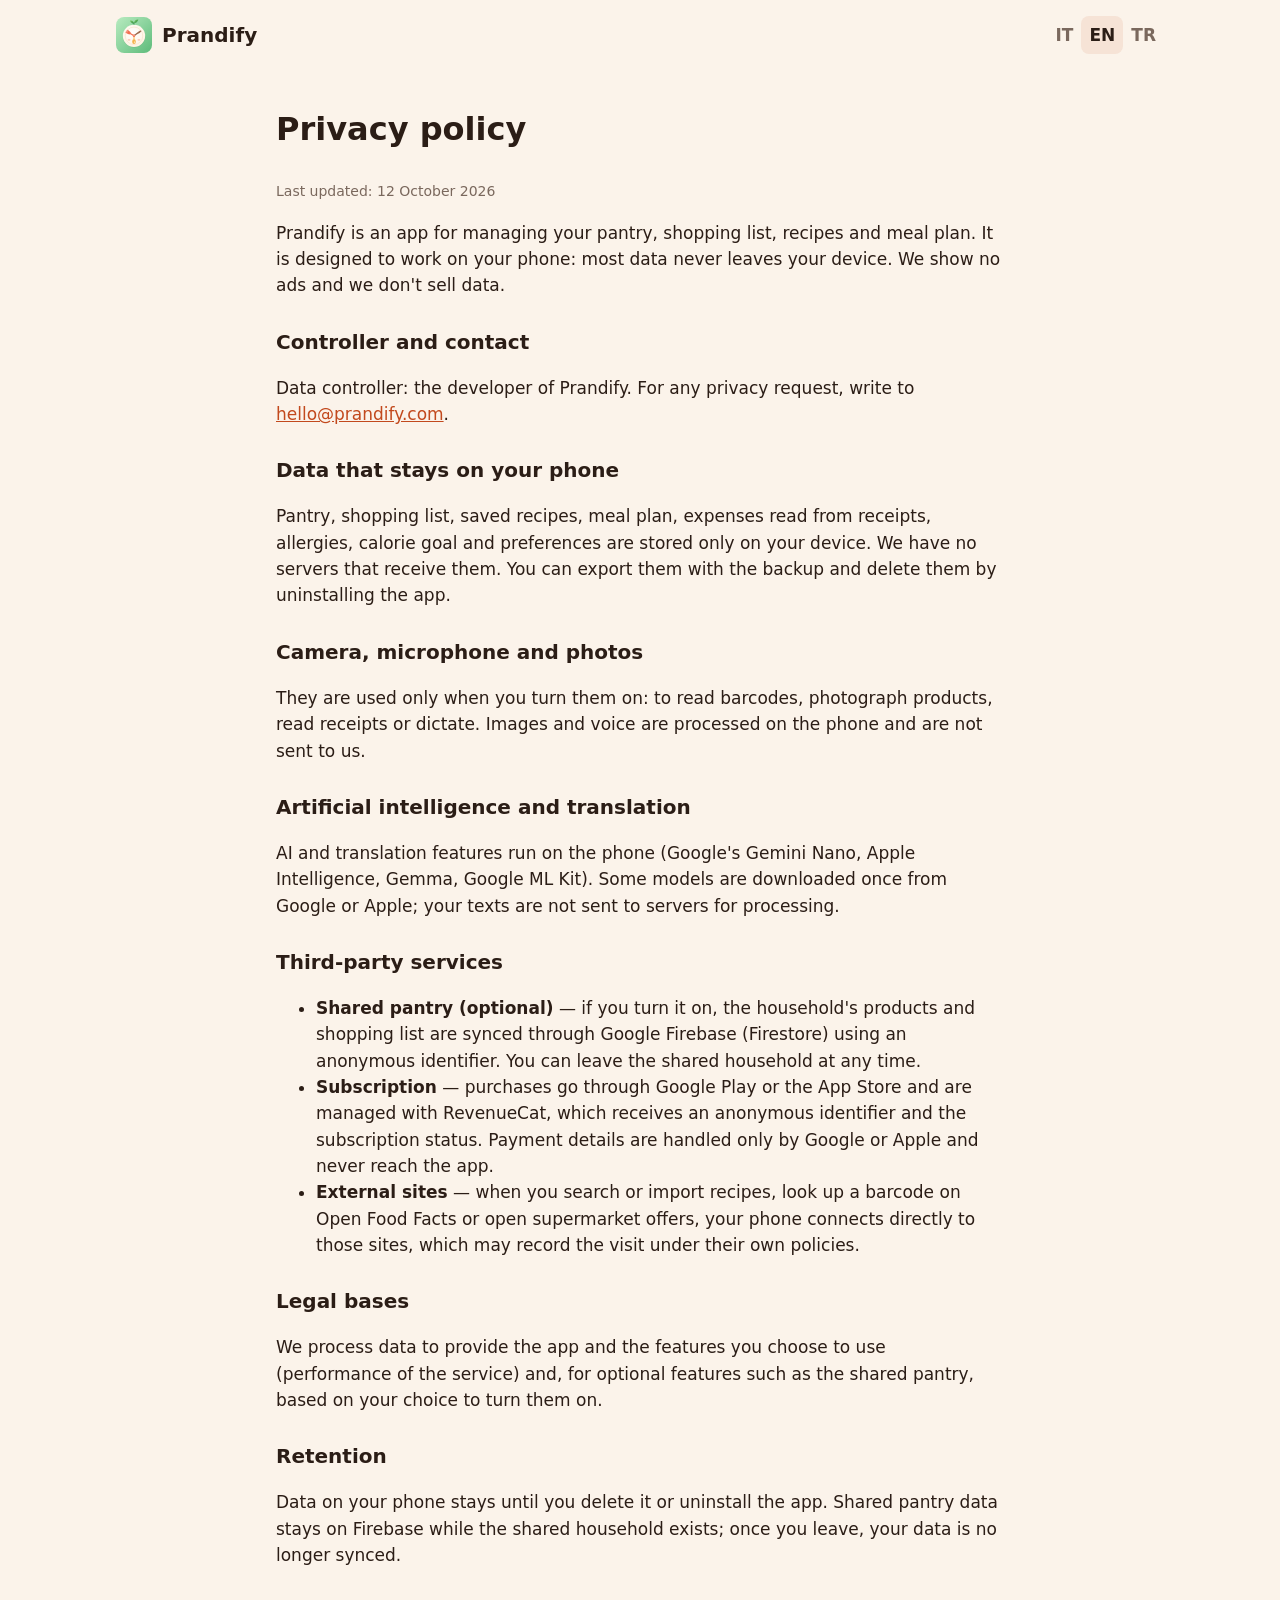
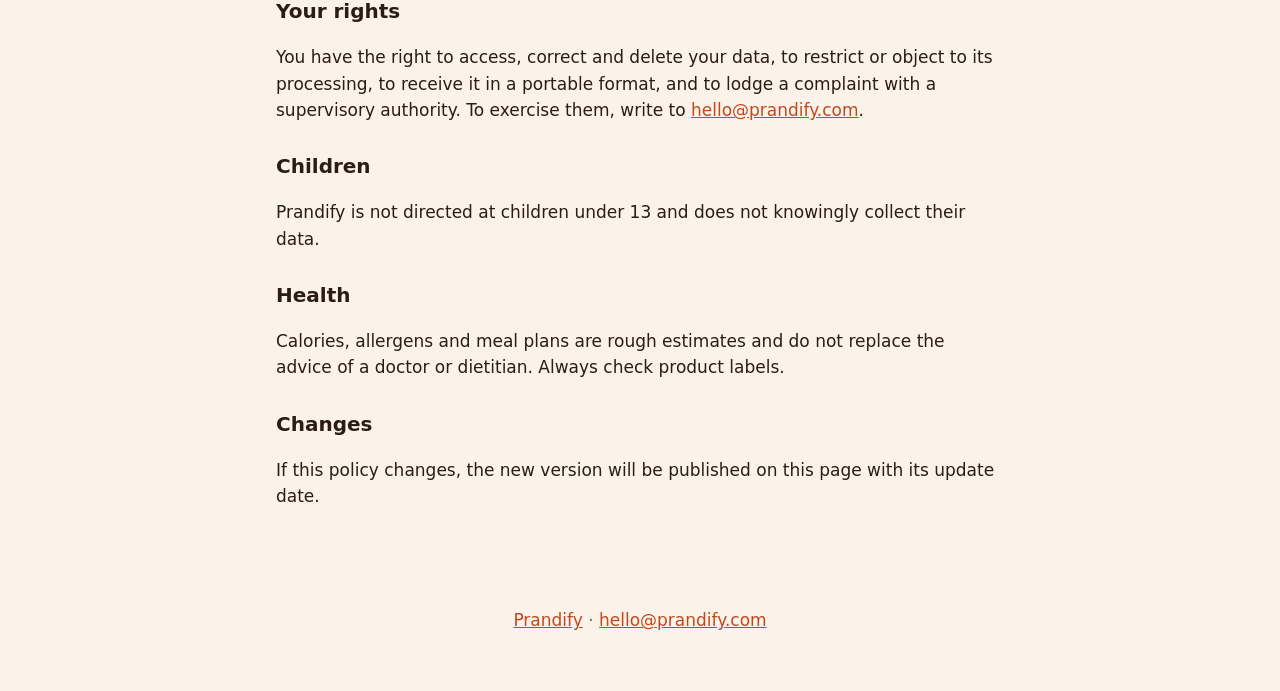
==== privacy.html @ 636eebac "Sito Prandify: vetrina e privacy" ====
<!doctype html>
<html lang="it">
<head>
  <meta charset="utf-8">
  <meta name="viewport" content="width=device-width, initial-scale=1">
  <title>Privacy — Prandify</title>
  <meta name="description" content="Informativa sulla privacy dell'app Prandify.">
  <link rel="icon" href="img/logo.svg" type="image/svg+xml">
  <link rel="stylesheet" href="style.css">
</head>
<body>
  <header class="top">
    <a class="brand" href="./"><img src="img/logo.svg" alt="" width="36" height="36"> Prandify</a>
    <nav class="langs" aria-label="Language">
      <button data-lang="it">IT</button><button data-lang="en">EN</button><button data-lang="tr">TR</button>
    </nav>
  </header>

  <!-- TODO prima della pubblicazione sugli store: aggiungere nome (o ragione sociale)
       e indirizzo del titolare del trattamento nella sezione "Titolare". -->
  <main class="doc">
    <article lang="it" data-doc="it">
      <h1>Informativa sulla privacy</h1>
      <p class="meta">Ultimo aggiornamento: 12 ottobre 2026</p>
      <p>Prandify è un'app per gestire dispensa, lista della spesa, ricette e piano dei pasti. È pensata per funzionare sul tuo telefono: la maggior parte dei dati non lascia mai il dispositivo. Non mostriamo pubblicità e non vendiamo dati.</p>

      <h2>Titolare e contatti</h2>
      <p>Titolare del trattamento: lo sviluppatore di Prandify. Per qualsiasi richiesta sulla privacy scrivi a <a href="mailto:hello@prandify.com">hello@prandify.com</a>.</p>

      <h2>Dati che restano sul telefono</h2>
      <p>Dispensa, lista della spesa, ricette salvate, piano dei pasti, spese lette dagli scontrini, allergie, obiettivo di calorie e preferenze sono salvati solo sul tuo dispositivo. Non abbiamo server che li ricevono. Puoi esportarli con il backup e cancellarli disinstallando l'app.</p>

      <h2>Fotocamera, microfono e foto</h2>
      <p>Sono usati solo quando li attivi tu: per leggere codici a barre, fotografare prodotti, leggere scontrini o dettare. Immagini e voce vengono elaborate sul telefono e non vengono inviate a noi.</p>

      <h2>Intelligenza artificiale e traduzioni</h2>
      <p>Le funzioni di intelligenza artificiale e traduzione funzionano sul telefono (Gemini Nano di Google, Apple Intelligence, Gemma, Google ML Kit). Alcuni modelli vengono scaricati una volta da Google o Apple; i tuoi testi non vengono inviati a server per essere elaborati.</p>

      <h2>Servizi di terze parti</h2>
      <ul>
        <li><strong>Dispensa condivisa (facoltativa)</strong> — se la attivi, i prodotti e la lista della spesa della casa vengono sincronizzati tramite Google Firebase (Firestore), con un identificativo anonimo. Puoi uscire dalla casa condivisa in qualsiasi momento.</li>
        <li><strong>Abbonamento</strong> — gli acquisti avvengono tramite Google Play o App Store e sono gestiti con RevenueCat, che riceve un identificativo anonimo e lo stato dell'abbonamento. I dati di pagamento sono trattati solo da Google o Apple e non arrivano mai all'app.</li>
        <li><strong>Siti esterni</strong> — quando cerchi o importi ricette, cerchi un codice a barre su Open Food Facts o apri le offerte dei supermercati, il telefono si collega direttamente a quei siti, che possono registrare la visita secondo le proprie informative.</li>
      </ul>

      <h2>Basi giuridiche</h2>
      <p>Trattiamo i dati per fornirti l'app e le funzioni che scegli di usare (esecuzione del servizio) e, per le funzioni facoltative come la dispensa condivisa, sulla base della tua scelta di attivarle.</p>

      <h2>Conservazione</h2>
      <p>I dati sul telefono restano finché li tieni o disinstalli l'app. I dati della dispensa condivisa restano su Firebase finché la casa condivisa esiste; uscendone, i tuoi dati non vengono più sincronizzati.</p>

      <h2>I tuoi diritti</h2>
      <p>Hai diritto di accedere ai tuoi dati, correggerli, cancellarli, limitarne il trattamento, opporti e riceverli in un formato portabile, oltre a proporre reclamo all'autorità di controllo (in Italia, il Garante per la protezione dei dati personali). Per esercitarli scrivi a <a href="mailto:hello@prandify.com">hello@prandify.com</a>.</p>

      <h2>Minori</h2>
      <p>Prandify non è rivolta a bambini sotto i 13 anni e non raccoglie consapevolmente i loro dati.</p>

      <h2>Salute</h2>
      <p>Calorie, allergeni e piani dei pasti sono stime indicative e non sostituiscono il parere di un medico o di un nutrizionista. Controlla sempre le etichette dei prodotti.</p>

      <h2>Modifiche</h2>
      <p>Se questa informativa cambia, la nuova versione sarà pubblicata su questa pagina con la data di aggiornamento.</p>
    </article>

    <article lang="en" data-doc="en">
      <h1>Privacy policy</h1>
      <p class="meta">Last updated: 12 October 2026</p>
      <p>Prandify is an app for managing your pantry, shopping list, recipes and meal plan. It is designed to work on your phone: most data never leaves your device. We show no ads and we don't sell data.</p>

      <h2>Controller and contact</h2>
      <p>Data controller: the developer of Prandify. For any privacy request, write to <a href="mailto:hello@prandify.com">hello@prandify.com</a>.</p>

      <h2>Data that stays on your phone</h2>
      <p>Pantry, shopping list, saved recipes, meal plan, expenses read from receipts, allergies, calorie goal and preferences are stored only on your device. We have no servers that receive them. You can export them with the backup and delete them by uninstalling the app.</p>

      <h2>Camera, microphone and photos</h2>
      <p>They are used only when you turn them on: to read barcodes, photograph products, read receipts or dictate. Images and voice are processed on the phone and are not sent to us.</p>

      <h2>Artificial intelligence and translation</h2>
      <p>AI and translation features run on the phone (Google's Gemini Nano, Apple Intelligence, Gemma, Google ML Kit). Some models are downloaded once from Google or Apple; your texts are not sent to servers for processing.</p>

      <h2>Third-party services</h2>
      <ul>
        <li><strong>Shared pantry (optional)</strong> — if you turn it on, the household's products and shopping list are synced through Google Firebase (Firestore) using an anonymous identifier. You can leave the shared household at any time.</li>
        <li><strong>Subscription</strong> — purchases go through Google Play or the App Store and are managed with RevenueCat, which receives an anonymous identifier and the subscription status. Payment details are handled only by Google or Apple and never reach the app.</li>
        <li><strong>External sites</strong> — when you search or import recipes, look up a barcode on Open Food Facts or open supermarket offers, your phone connects directly to those sites, which may record the visit under their own policies.</li>
      </ul>

      <h2>Legal bases</h2>
      <p>We process data to provide the app and the features you choose to use (performance of the service) and, for optional features such as the shared pantry, based on your choice to turn them on.</p>

      <h2>Retention</h2>
      <p>Data on your phone stays until you delete it or uninstall the app. Shared pantry data stays on Firebase while the shared household exists; once you leave, your data is no longer synced.</p>

      <h2>Your rights</h2>
      <p>You have the right to access, correct and delete your data, to restrict or object to its processing, to receive it in a portable format, and to lodge a complaint with a supervisory authority. To exercise them, write to <a href="mailto:hello@prandify.com">hello@prandify.com</a>.</p>

      <h2>Children</h2>
      <p>Prandify is not directed at children under 13 and does not knowingly collect their data.</p>

      <h2>Health</h2>
      <p>Calories, allergens and meal plans are rough estimates and do not replace the advice of a doctor or dietitian. Always check product labels.</p>

      <h2>Changes</h2>
      <p>If this policy changes, the new version will be published on this page with its update date.</p>
    </article>

    <article lang="tr" data-doc="tr">
      <h1>Gizlilik politikası</h1>
      <p class="meta">Son güncelleme: 12 Ekim 2026</p>
      <p>Prandify; kilerini, alışveriş listeni, tariflerini ve yemek planını yönetmen için bir uygulamadır. Telefonunda çalışacak şekilde tasarlandı: verilerin çoğu cihazından hiç çıkmaz. Reklam göstermiyoruz ve veri satmıyoruz.</p>

      <h2>Veri sorumlusu ve iletişim</h2>
      <p>Veri sorumlusu: Prandify geliştiricisi. Gizlilikle ilgili her talep için <a href="mailto:hello@prandify.com">hello@prandify.com</a> adresine yaz.</p>

      <h2>Telefonda kalan veriler</h2>
      <p>Kiler, alışveriş listesi, kaydedilen tarifler, yemek planı, fişlerden okunan harcamalar, alerjiler, kalori hedefi ve tercihler yalnızca cihazında saklanır. Bunları alan bir sunucumuz yok. Yedekle dışa aktarabilir, uygulamayı kaldırarak silebilirsin.</p>

      <h2>Kamera, mikrofon ve fotoğraflar</h2>
      <p>Yalnızca sen açtığında kullanılır: barkod okumak, ürün fotoğrafı çekmek, fiş okumak veya sesle yazmak için. Görüntü ve ses telefonda işlenir, bize gönderilmez.</p>

      <h2>Yapay zekâ ve çeviri</h2>
      <p>Yapay zekâ ve çeviri özellikleri telefonda çalışır (Google Gemini Nano, Apple Intelligence, Gemma, Google ML Kit). Bazı modeller Google veya Apple'dan bir kez indirilir; metinlerin işlenmek üzere sunuculara gönderilmez.</p>

      <h2>Üçüncü taraf hizmetler</h2>
      <ul>
        <li><strong>Ortak kiler (isteğe bağlı)</strong> — açarsan evin ürünleri ve alışveriş listesi anonim bir kimlikle Google Firebase (Firestore) üzerinden eşitlenir. Ortak evden istediğin zaman ayrılabilirsin.</li>
        <li><strong>Abonelik</strong> — satın alımlar Google Play veya App Store üzerinden yapılır ve RevenueCat ile yönetilir; RevenueCat anonim bir kimlik ve abonelik durumunu alır. Ödeme bilgileri yalnızca Google veya Apple tarafından işlenir, uygulamaya asla ulaşmaz.</li>
        <li><strong>Harici siteler</strong> — tarif arayıp içe aktardığında, Open Food Facts'te barkod sorguladığında ya da market indirimlerini açtığında telefon doğrudan bu sitelere bağlanır; bu siteler ziyareti kendi politikalarına göre kaydedebilir.</li>
      </ul>

      <h2>Hukuki dayanaklar</h2>
      <p>Verileri uygulamayı ve kullanmayı seçtiğin özellikleri sunmak için (hizmetin ifası) ve ortak kiler gibi isteğe bağlı özelliklerde bunları açma tercihine dayanarak işleriz.</p>

      <h2>Saklama</h2>
      <p>Telefondaki veriler sen silene ya da uygulamayı kaldırana kadar kalır. Ortak kiler verileri, ortak ev var olduğu sürece Firebase'de kalır; ayrıldığında verilerin artık eşitlenmez.</p>

      <h2>Hakların</h2>
      <p>Verilerine erişme, düzeltme, silme, işlenmesini kısıtlama veya itiraz etme, taşınabilir biçimde alma ve denetim makamına (Türkiye'de KVKK) şikâyette bulunma hakkın vardır. Bunları kullanmak için <a href="mailto:hello@prandify.com">hello@prandify.com</a> adresine yaz.</p>

      <h2>Çocuklar</h2>
      <p>Prandify 13 yaşından küçük çocuklara yönelik değildir ve onların verilerini bilerek toplamaz.</p>

      <h2>Sağlık</h2>
      <p>Kalori, alerjen ve yemek planları yaklaşık tahminlerdir; doktor veya diyetisyen görüşünün yerini tutmaz. Ürün etiketlerini her zaman kontrol et.</p>

      <h2>Değişiklikler</h2>
      <p>Bu politika değişirse yeni sürüm, güncelleme tarihiyle birlikte bu sayfada yayımlanır.</p>
    </article>
  </main>

  <footer>
    <p><a href="./">Prandify</a> · <a href="mailto:hello@prandify.com">hello@prandify.com</a></p>
  </footer>

  <script>
    function setLang(l) {
      if (!document.querySelector('[data-doc="' + l + '"]')) l = 'en';
      document.documentElement.lang = l;
      document.querySelectorAll('[data-doc]').forEach(a => { a.hidden = a.dataset.doc !== l; });
      document.querySelectorAll('.langs button').forEach(b => b.classList.toggle('on', b.dataset.lang === l));
      try { localStorage.setItem('lang', l); } catch (_) {}
    }
    document.querySelectorAll('.langs button').forEach(b => b.onclick = () => setLang(b.dataset.lang));
    let saved = null;
    try { saved = localStorage.getItem('lang'); } catch (_) {}
    const q = new URLSearchParams(location.search).get('lang');
    setLang(q || saved || (navigator.language || 'en').slice(0, 2));
  </script>
</body>
</html>
---- style.css ----
:root {
  --bg: #fbf3ea;
  --card: #f6e3d6;
  --text: #2b1d16;
  --muted: #7a685d;
  --accent: #c2491d;
  --green: #5dbb7a;
}
@media (prefers-color-scheme: dark) {
  :root { --bg: #1d1714; --card: #2c221d; --text: #f6ece4; --muted: #b9a79b; --accent: #f07a4b; }
}
* { box-sizing: border-box; }
body {
  margin: 0;
  background: var(--bg);
  color: var(--text);
  font: 17px/1.55 system-ui, -apple-system, "Segoe UI", Roboto, sans-serif;
}
a { color: var(--accent); }
.top {
  display: flex; align-items: center; justify-content: space-between;
  max-width: 1080px; margin: 0 auto; padding: 16px;
}
.brand { display: flex; align-items: center; gap: 10px; font-weight: 800; font-size: 20px; color: var(--text); text-decoration: none; }
.langs button {
  border: 0; background: transparent; color: var(--muted); font: inherit; font-weight: 700;
  padding: 6px 8px; border-radius: 8px; cursor: pointer;
}
.langs button.on { background: var(--card); color: var(--text); }

.hero { max-width: 720px; margin: 0 auto; padding: 24px 16px 8px; text-align: center; }
.hero-logo { filter: drop-shadow(0 10px 20px rgba(46, 125, 79, .25)); }
.hero h1 { font-size: clamp(40px, 8vw, 64px); margin: 8px 0 0; letter-spacing: -1px; }
.tagline { font-size: clamp(20px, 4vw, 26px); font-weight: 700; margin: 4px 0 8px; }
.sub { color: var(--muted); margin: 0 auto 24px; max-width: 560px; }
.stores { display: flex; gap: 12px; justify-content: center; flex-wrap: wrap; }
.store {
  display: flex; flex-direction: column; align-items: flex-start; min-width: 170px;
  padding: 8px 18px; border-radius: 12px; background: var(--text); color: var(--bg); text-decoration: none;
}
.store.disabled { opacity: .55; cursor: default; }
.store-small { font-size: 12px; }
.store-big { font-size: 20px; font-weight: 800; line-height: 1.1; }
.promises { list-style: none; padding: 0; margin: 22px 0 0; display: flex; gap: 8px; justify-content: center; flex-wrap: wrap; }
.promises li { background: var(--card); border-radius: 999px; padding: 6px 14px; font-size: 15px; font-weight: 600; }

.shots {
  display: flex; gap: 16px; overflow-x: auto; scroll-snap-type: x mandatory;
  padding: 32px 16px; max-width: 1080px; margin: 0 auto;
}
.phone {
  flex: 0 0 auto; width: 210px; scroll-snap-align: center;
  border: 8px solid #2b1d16; border-radius: 30px; overflow: hidden; background: #000;
  box-shadow: 0 16px 40px rgba(0, 0, 0, .18);
}
.phone img { display: block; width: 100%; height: auto; }

.features { max-width: 1080px; margin: 0 auto; padding: 8px 16px 40px; }
.features h2 { text-align: center; font-size: clamp(24px, 5vw, 32px); }
.grid { display: grid; grid-template-columns: repeat(auto-fit, minmax(240px, 1fr)); gap: 14px; }
.grid article { background: var(--card); border-radius: 18px; padding: 18px; }
.grid span { font-size: 30px; }
.grid h3 { margin: 6px 0 4px; font-size: 18px; }
.grid p { margin: 0; color: var(--muted); font-size: 15px; }

footer { text-align: center; padding: 24px 16px 40px; color: var(--muted); }
footer .small { font-size: 13px; margin: 4px 0; }

/* Privacy */
.doc { max-width: 760px; margin: 0 auto; padding: 8px 16px 40px; }
.doc h1 { font-size: 32px; }
.doc h2 { font-size: 20px; margin-top: 28px; }
.doc p, .doc li { color: var(--text); }
.doc .meta { color: var(--muted); font-size: 14px; }
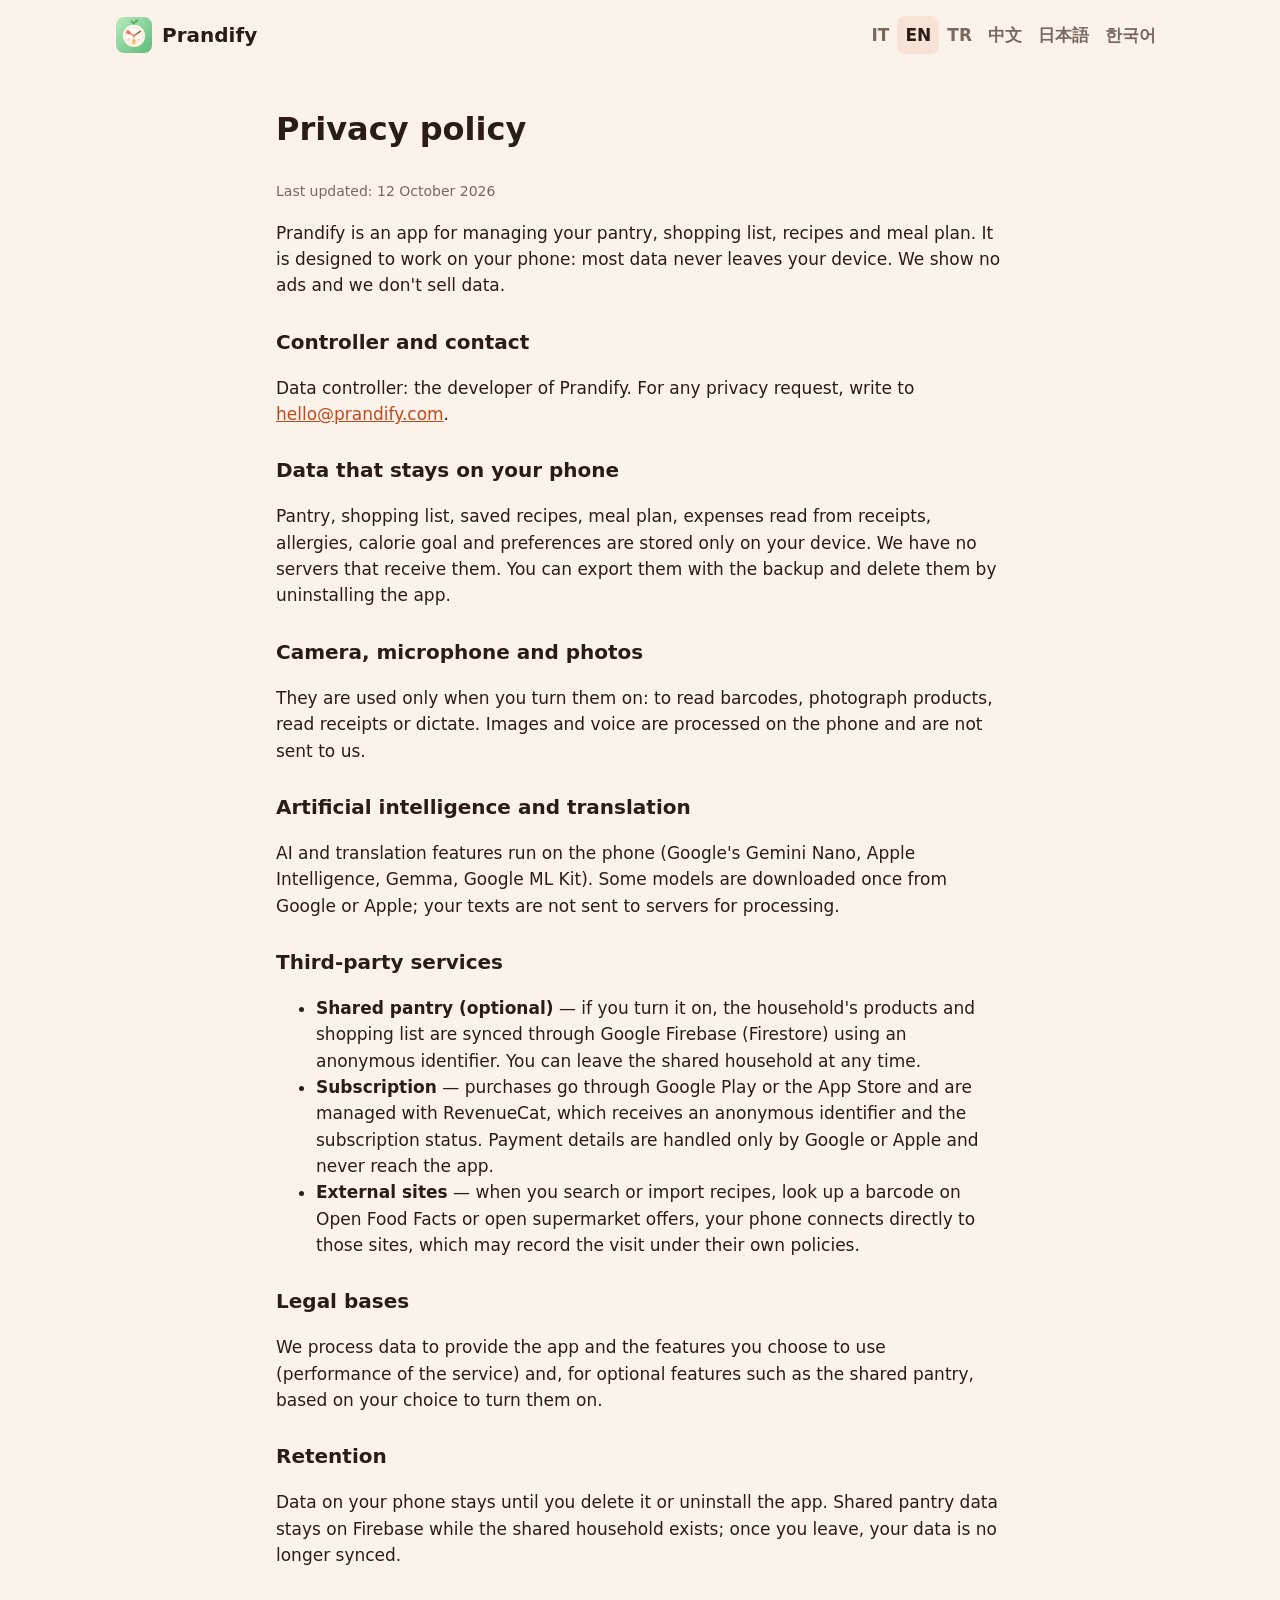
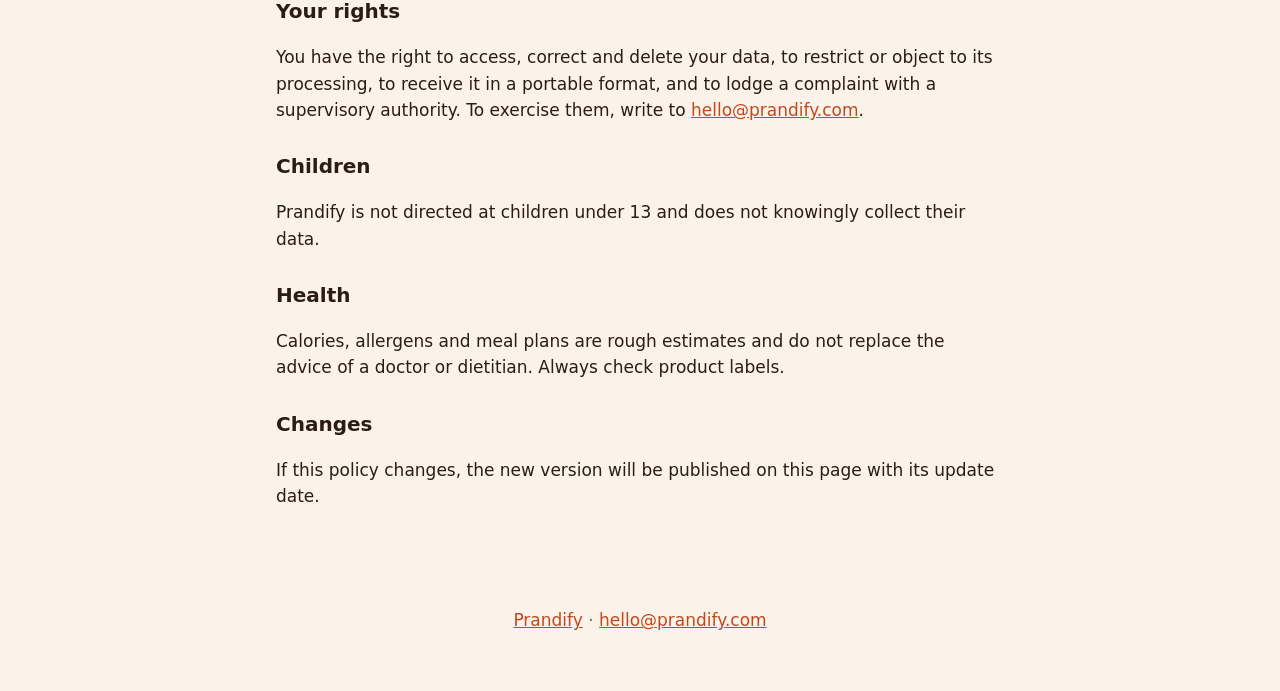
==== commit 685f824d: "Cinese, giapponese e coreano, con il logo a bacchette che gira al cambio lingua" ====
--- a/privacy.html
+++ b/privacy.html
@@ -10,9 +10,9 @@
 </head>
 <body>
   <header class="top">
-    <a class="brand" href="./"><img src="img/logo.svg" alt="" width="36" height="36"> Prandify</a>
+    <a class="brand" href="./"><img class="brand-logo" src="img/logo.svg" alt="" width="36" height="36"> Prandify</a>
     <nav class="langs" aria-label="Language">
-      <button data-lang="it">IT</button><button data-lang="en">EN</button><button data-lang="tr">TR</button>
+      <button data-lang="it">IT</button><button data-lang="en">EN</button><button data-lang="tr">TR</button><button data-lang="zh">中文</button><button data-lang="ja">日本語</button><button data-lang="ko">한국어</button>
     </nav>
   </header>
 
@@ -155,9 +155,13 @@
 
   <script>
     function setLang(l) {
-      if (!document.querySelector('[data-doc="' + l + '"]')) l = 'en';
-      document.documentElement.lang = l;
-      document.querySelectorAll('[data-doc]').forEach(a => { a.hidden = a.dataset.doc !== l; });
+      if (!['it', 'en', 'tr', 'zh', 'ja', 'ko'].includes(l)) l = 'en';
+      // Cinese, giapponese e coreano: informativa in inglese, logo con le bacchette.
+      const doc = document.querySelector('[data-doc="' + l + '"]') ? l : 'en';
+      document.documentElement.lang = doc;
+      document.querySelectorAll('[data-doc]').forEach(a => { a.hidden = a.dataset.doc !== doc; });
+      const sticks = ['zh', 'ja', 'ko'].includes(l);
+      document.querySelectorAll('.brand-logo').forEach(i => { i.src = sticks ? 'img/logo-sticks.svg' : 'img/logo.svg'; });
       document.querySelectorAll('.langs button').forEach(b => b.classList.toggle('on', b.dataset.lang === l));
       try { localStorage.setItem('lang', l); } catch (_) {}
     }
--- a/style.css
+++ b/style.css
@@ -22,34 +22,56 @@
   max-width: 1080px; margin: 0 auto; padding: 16px;
 }
 .brand { display: flex; align-items: center; gap: 10px; font-weight: 800; font-size: 20px; color: var(--text); text-decoration: none; }
+.langs { display: flex; flex-wrap: wrap; justify-content: flex-end; }
 .langs button {
   border: 0; background: transparent; color: var(--muted); font: inherit; font-weight: 700;
   padding: 6px 8px; border-radius: 8px; cursor: pointer;
 }
 .langs button.on { background: var(--card); color: var(--text); }
+@media (max-width: 600px) {
+  .top { flex-wrap: wrap; gap: 6px; }
+  .langs { width: 100%; justify-content: center; }
+  .langs button { padding: 4px 7px; }
+}
 
 .hero { max-width: 720px; margin: 0 auto; padding: 24px 16px 8px; text-align: center; }
-.hero-logo { filter: drop-shadow(0 10px 20px rgba(46, 125, 79, .25)); }
+.hero-logo { width: 132px; height: 132px; margin: 0 auto; filter: drop-shadow(0 10px 20px rgba(46, 125, 79, .25)); }
+.logo-anim { width: 100%; height: 100%; display: block; }
+/* Le posate girano una volta come lancette, poi si fermano al loro posto. */
+.logo-anim .hand { transform-box: view-box; transform-origin: 512px 536px; animation: spin 1.8s cubic-bezier(.45, 0, .2, 1) .3s 1 both; }
+.logo-anim .hand-fork { animation-duration: 2.2s; }
+.logo-anim .hand-knife { animation-duration: 1.8s; animation-name: spin2; }
+.logo-anim .hand-spoon { animation-duration: 1.4s; animation-name: spin3; }
+.logo-anim .hand-s1 { animation-duration: 2s; }
+.logo-anim .hand-s2 { animation-duration: 1.6s; animation-name: spin2; }
+/* Posate o bacchette (cinese, giapponese, coreano). */
+.logo-anim .set-sticks, .logo-anim.sticks .set-cutlery { display: none; }
+.logo-anim.sticks .set-sticks { display: inline; }
+@keyframes spin { from { transform: rotate(-360deg); } to { transform: rotate(0); } }
+@keyframes spin2 { from { transform: rotate(-720deg); } to { transform: rotate(0); } }
+@keyframes spin3 { from { transform: rotate(-1080deg); } to { transform: rotate(0); } }
+@media (prefers-reduced-motion: reduce) { .logo-anim .hand { animation: none; } }
 .hero h1 { font-size: clamp(40px, 8vw, 64px); margin: 8px 0 0; letter-spacing: -1px; }
 .tagline { font-size: clamp(20px, 4vw, 26px); font-weight: 700; margin: 4px 0 8px; }
 .sub { color: var(--muted); margin: 0 auto 24px; max-width: 560px; }
 .stores { display: flex; gap: 12px; justify-content: center; flex-wrap: wrap; }
 .store {
-  display: flex; flex-direction: column; align-items: flex-start; min-width: 170px;
+  display: flex; align-items: center; gap: 10px; min-width: 180px;
   padding: 8px 18px; border-radius: 12px; background: var(--text); color: var(--bg); text-decoration: none;
 }
 .store.disabled { opacity: .55; cursor: default; }
+.store-ico { width: 28px; height: 28px; flex: 0 0 28px; }
+.store-txt { display: flex; flex-direction: column; align-items: flex-start; }
 .store-small { font-size: 12px; }
 .store-big { font-size: 20px; font-weight: 800; line-height: 1.1; }
 .promises { list-style: none; padding: 0; margin: 22px 0 0; display: flex; gap: 8px; justify-content: center; flex-wrap: wrap; }
 .promises li { background: var(--card); border-radius: 999px; padding: 6px 14px; font-size: 15px; font-weight: 600; }
 
 .shots {
-  display: flex; gap: 16px; overflow-x: auto; scroll-snap-type: x mandatory;
+  display: grid; grid-template-columns: repeat(auto-fit, minmax(150px, 1fr)); gap: 16px;
   padding: 32px 16px; max-width: 1080px; margin: 0 auto;
 }
 .phone {
-  flex: 0 0 auto; width: 210px; scroll-snap-align: center;
   border: 8px solid #2b1d16; border-radius: 30px; overflow: hidden; background: #000;
   box-shadow: 0 16px 40px rgba(0, 0, 0, .18);
 }
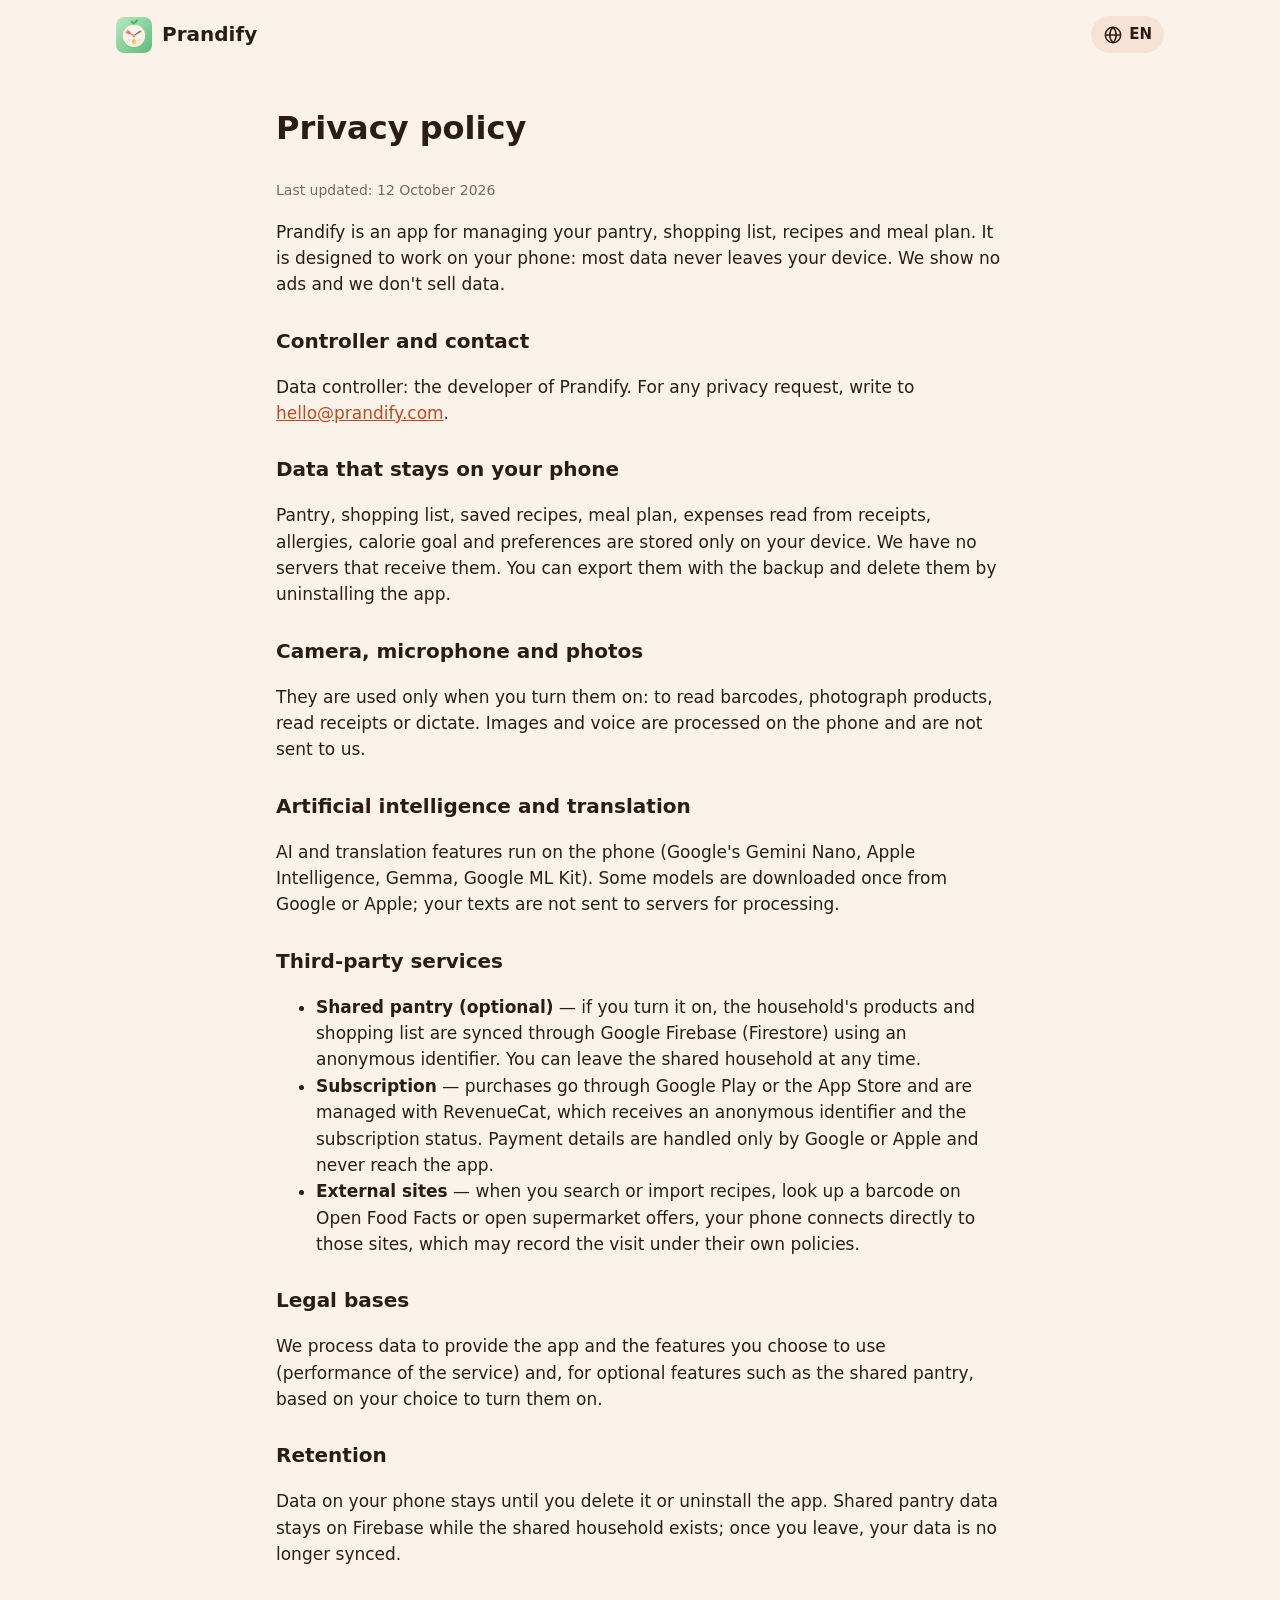
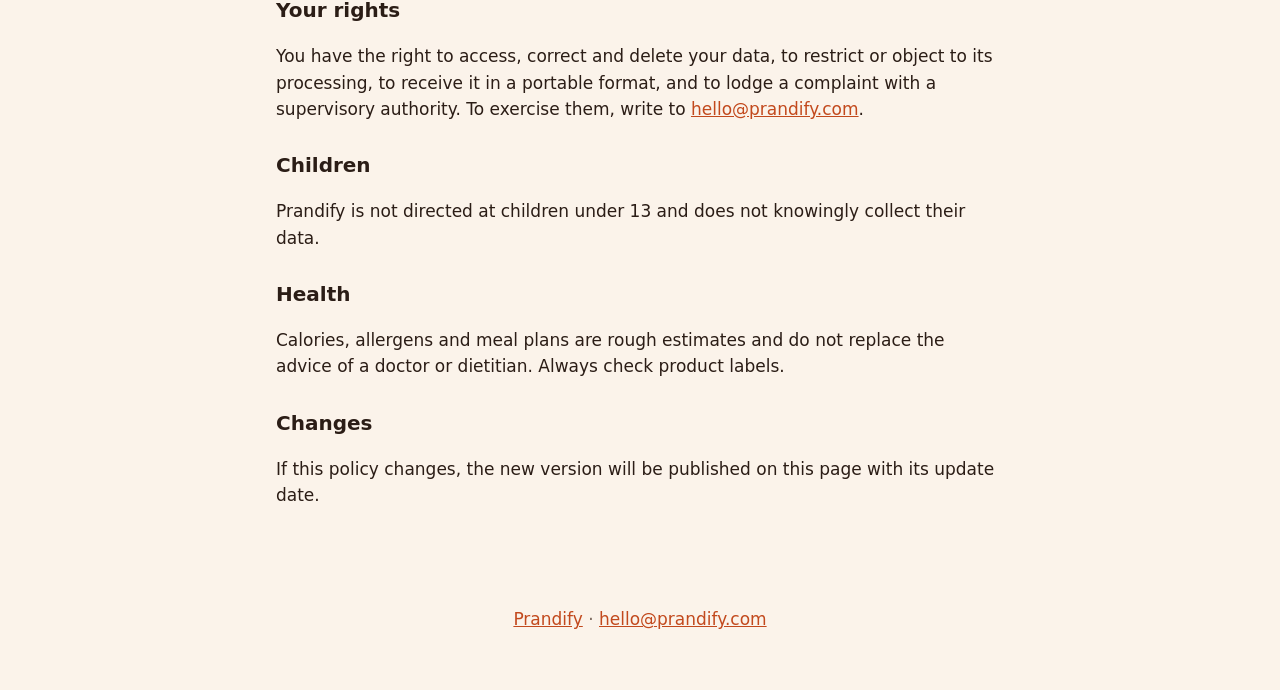
==== commit 5c127eb3: "Lingue in un menu che si apre dal mondo" ====
--- a/privacy.html
+++ b/privacy.html
@@ -11,8 +11,11 @@
 <body>
   <header class="top">
     <a class="brand" href="./"><img class="brand-logo" src="img/logo.svg" alt="" width="36" height="36"> Prandify</a>
-    <nav class="langs" aria-label="Language">
-      <button data-lang="it">IT</button><button data-lang="en">EN</button><button data-lang="tr">TR</button><button data-lang="zh">中文</button><button data-lang="ja">日本語</button><button data-lang="ko">한국어</button>
+    <nav class="langs" aria-label="Language" translate="no">
+      <button class="lang-toggle" aria-haspopup="true" aria-expanded="false" aria-label="Language"><svg viewBox="0 0 24 24" width="20" height="20" aria-hidden="true"><circle cx="12" cy="12" r="9.2" fill="none" stroke="currentColor" stroke-width="1.8"/><path d="M3 12h18M12 2.8c2.6 2.6 3.9 5.6 3.9 9.2s-1.3 6.6-3.9 9.2M12 2.8C9.4 5.4 8.1 8.4 8.1 12s1.3 6.6 3.9 9.2" fill="none" stroke="currentColor" stroke-width="1.8"/></svg><span class="lang-current">IT</span></button>
+      <div class="lang-menu" role="menu" hidden>
+        <button role="menuitem" data-lang="it" data-code="IT">Italiano</button><button role="menuitem" data-lang="en" data-code="EN">English</button><button role="menuitem" data-lang="tr" data-code="TR">Türkçe</button><button role="menuitem" data-lang="zh" data-code="中文">中文</button><button role="menuitem" data-lang="ja" data-code="日本語">日本語</button><button role="menuitem" data-lang="ko" data-code="한국어">한국어</button>
+      </div>
     </nav>
   </header>
 
@@ -154,6 +157,21 @@
   </footer>
 
   <script>
+    // Menu delle lingue: si apre dal mondo, si chiude scegliendo, toccando
+    // fuori o con Esc.
+    (function () {
+      const toggle = document.querySelector('.lang-toggle');
+      const menu = document.querySelector('.lang-menu');
+      const open = v => { menu.hidden = !v; toggle.setAttribute('aria-expanded', v); };
+      toggle.onclick = e => { e.stopPropagation(); open(menu.hidden); };
+      menu.addEventListener('click', () => open(false));
+      document.addEventListener('click', e => { if (!menu.contains(e.target)) open(false); });
+      document.addEventListener('keydown', e => { if (e.key === 'Escape') open(false); });
+    })();
+    function showCurrent(l) {
+      const b = document.querySelector('.lang-menu [data-lang="' + l + '"]');
+      document.querySelector('.lang-current').textContent = b ? b.dataset.code : 'EN';
+    }
     function setLang(l) {
       if (!['it', 'en', 'tr', 'zh', 'ja', 'ko'].includes(l)) l = 'en';
       // Cinese, giapponese e coreano: informativa in inglese, logo con le bacchette.
@@ -162,10 +180,11 @@
       document.querySelectorAll('[data-doc]').forEach(a => { a.hidden = a.dataset.doc !== doc; });
       const sticks = ['zh', 'ja', 'ko'].includes(l);
       document.querySelectorAll('.brand-logo').forEach(i => { i.src = sticks ? 'img/logo-sticks.svg' : 'img/logo.svg'; });
-      document.querySelectorAll('.langs button').forEach(b => b.classList.toggle('on', b.dataset.lang === l));
+      document.querySelectorAll('.lang-menu button').forEach(b => b.classList.toggle('on', b.dataset.lang === l));
+      showCurrent(l);
       try { localStorage.setItem('lang', l); } catch (_) {}
     }
-    document.querySelectorAll('.langs button').forEach(b => b.onclick = () => setLang(b.dataset.lang));
+    document.querySelectorAll('.lang-menu button').forEach(b => b.onclick = () => setLang(b.dataset.lang));
     let saved = null;
     try { saved = localStorage.getItem('lang'); } catch (_) {}
     const q = new URLSearchParams(location.search).get('lang');
--- a/style.css
+++ b/style.css
@@ -22,17 +22,24 @@
   max-width: 1080px; margin: 0 auto; padding: 16px;
 }
 .brand { display: flex; align-items: center; gap: 10px; font-weight: 800; font-size: 20px; color: var(--text); text-decoration: none; }
-.langs { display: flex; flex-wrap: wrap; justify-content: flex-end; }
-.langs button {
-  border: 0; background: transparent; color: var(--muted); font: inherit; font-weight: 700;
-  padding: 6px 8px; border-radius: 8px; cursor: pointer;
+.langs { position: relative; }
+.lang-toggle {
+  display: flex; align-items: center; gap: 6px; border: 0; cursor: pointer;
+  background: var(--card); color: var(--text); font: inherit; font-weight: 700; font-size: 15px;
+  padding: 7px 12px; border-radius: 999px;
 }
-.langs button.on { background: var(--card); color: var(--text); }
-@media (max-width: 600px) {
-  .top { flex-wrap: wrap; gap: 6px; }
-  .langs { width: 100%; justify-content: center; }
-  .langs button { padding: 4px 7px; }
+.lang-menu {
+  position: absolute; right: 0; top: calc(100% + 6px); z-index: 10; min-width: 160px;
+  display: flex; flex-direction: column; padding: 6px; border-radius: 14px;
+  background: var(--bg); box-shadow: 0 10px 30px rgba(0, 0, 0, .18); border: 1px solid var(--card);
 }
+.lang-menu[hidden] { display: none; }
+.lang-menu button {
+  border: 0; background: transparent; color: var(--text); font: inherit; font-size: 16px;
+  text-align: left; padding: 9px 12px; border-radius: 10px; cursor: pointer;
+}
+.lang-menu button:hover { background: var(--card); }
+.lang-menu button.on { background: var(--card); font-weight: 700; }
 
 .hero { max-width: 720px; margin: 0 auto; padding: 24px 16px 8px; text-align: center; }
 .hero-logo { width: 132px; height: 132px; margin: 0 auto; filter: drop-shadow(0 10px 20px rgba(46, 125, 79, .25)); }
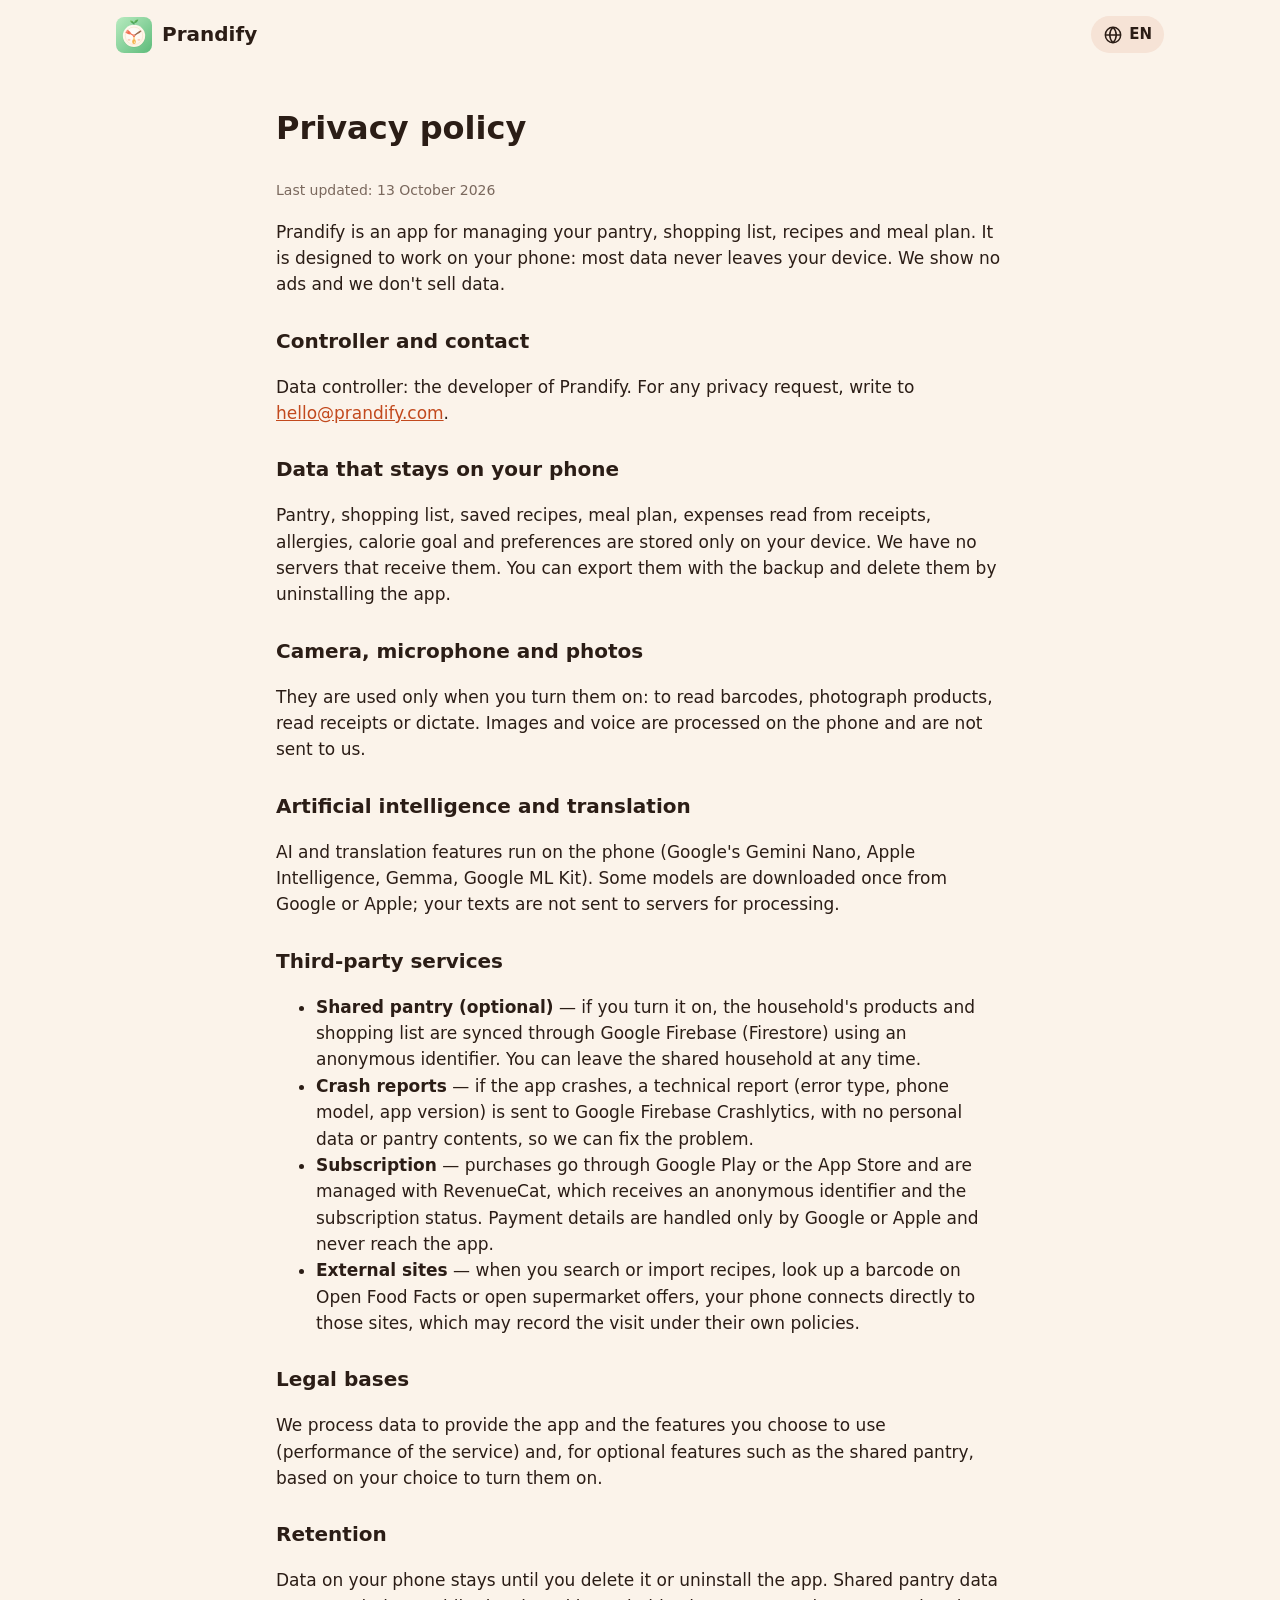
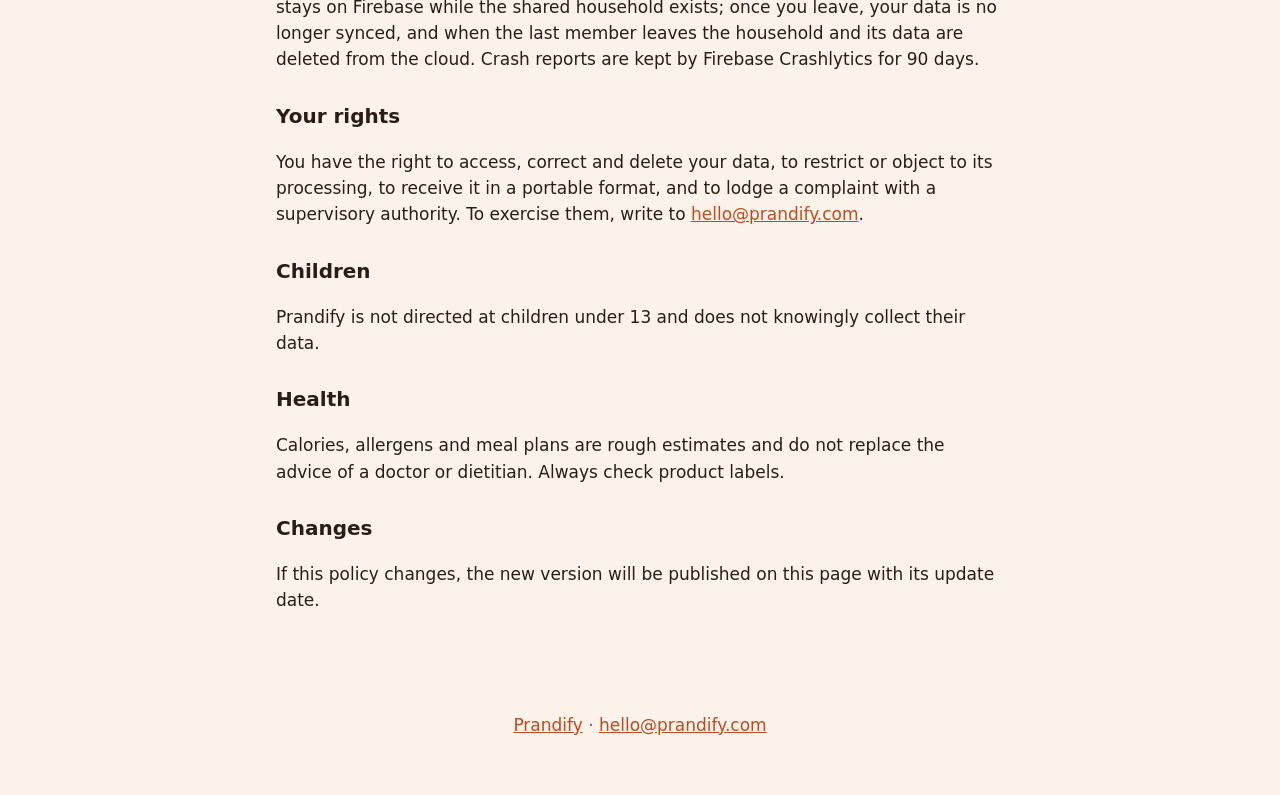
==== commit 56959991: "Privacy: rapporti sui crash (Crashlytics) e cancellazione della dispensa condivisa" ====
--- a/privacy.html
+++ b/privacy.html
@@ -24,7 +24,7 @@
   <main class="doc">
     <article lang="it" data-doc="it">
       <h1>Informativa sulla privacy</h1>
-      <p class="meta">Ultimo aggiornamento: 12 ottobre 2026</p>
+      <p class="meta">Ultimo aggiornamento: 13 ottobre 2026</p>
       <p>Prandify è un'app per gestire dispensa, lista della spesa, ricette e piano dei pasti. È pensata per funzionare sul tuo telefono: la maggior parte dei dati non lascia mai il dispositivo. Non mostriamo pubblicità e non vendiamo dati.</p>
 
       <h2>Titolare e contatti</h2>
@@ -42,6 +42,7 @@
       <h2>Servizi di terze parti</h2>
       <ul>
         <li><strong>Dispensa condivisa (facoltativa)</strong> — se la attivi, i prodotti e la lista della spesa della casa vengono sincronizzati tramite Google Firebase (Firestore), con un identificativo anonimo. Puoi uscire dalla casa condivisa in qualsiasi momento.</li>
+        <li><strong>Rapporti sui crash</strong> — se l'app si blocca, un rapporto tecnico (tipo di errore, modello del telefono, versione dell'app) viene inviato a Google Firebase Crashlytics, senza dati personali né contenuti della dispensa, per permetterci di correggere il problema.</li>
         <li><strong>Abbonamento</strong> — gli acquisti avvengono tramite Google Play o App Store e sono gestiti con RevenueCat, che riceve un identificativo anonimo e lo stato dell'abbonamento. I dati di pagamento sono trattati solo da Google o Apple e non arrivano mai all'app.</li>
         <li><strong>Siti esterni</strong> — quando cerchi o importi ricette, cerchi un codice a barre su Open Food Facts o apri le offerte dei supermercati, il telefono si collega direttamente a quei siti, che possono registrare la visita secondo le proprie informative.</li>
       </ul>
@@ -50,7 +51,7 @@
       <p>Trattiamo i dati per fornirti l'app e le funzioni che scegli di usare (esecuzione del servizio) e, per le funzioni facoltative come la dispensa condivisa, sulla base della tua scelta di attivarle.</p>
 
       <h2>Conservazione</h2>
-      <p>I dati sul telefono restano finché li tieni o disinstalli l'app. I dati della dispensa condivisa restano su Firebase finché la casa condivisa esiste; uscendone, i tuoi dati non vengono più sincronizzati.</p>
+      <p>I dati sul telefono restano finché li tieni o disinstalli l'app. I dati della dispensa condivisa restano su Firebase finché la casa condivisa esiste; uscendone, i tuoi dati non vengono più sincronizzati e, quando esce l'ultimo membro, la casa e i suoi dati vengono cancellati dal cloud. I rapporti sui crash vengono conservati da Firebase Crashlytics per 90 giorni.</p>
 
       <h2>I tuoi diritti</h2>
       <p>Hai diritto di accedere ai tuoi dati, correggerli, cancellarli, limitarne il trattamento, opporti e riceverli in un formato portabile, oltre a proporre reclamo all'autorità di controllo (in Italia, il Garante per la protezione dei dati personali). Per esercitarli scrivi a <a href="mailto:hello@prandify.com">hello@prandify.com</a>.</p>
@@ -67,7 +68,7 @@
 
     <article lang="en" data-doc="en">
       <h1>Privacy policy</h1>
-      <p class="meta">Last updated: 12 October 2026</p>
+      <p class="meta">Last updated: 13 October 2026</p>
       <p>Prandify is an app for managing your pantry, shopping list, recipes and meal plan. It is designed to work on your phone: most data never leaves your device. We show no ads and we don't sell data.</p>
 
       <h2>Controller and contact</h2>
@@ -85,6 +86,7 @@
       <h2>Third-party services</h2>
       <ul>
         <li><strong>Shared pantry (optional)</strong> — if you turn it on, the household's products and shopping list are synced through Google Firebase (Firestore) using an anonymous identifier. You can leave the shared household at any time.</li>
+        <li><strong>Crash reports</strong> — if the app crashes, a technical report (error type, phone model, app version) is sent to Google Firebase Crashlytics, with no personal data or pantry contents, so we can fix the problem.</li>
         <li><strong>Subscription</strong> — purchases go through Google Play or the App Store and are managed with RevenueCat, which receives an anonymous identifier and the subscription status. Payment details are handled only by Google or Apple and never reach the app.</li>
         <li><strong>External sites</strong> — when you search or import recipes, look up a barcode on Open Food Facts or open supermarket offers, your phone connects directly to those sites, which may record the visit under their own policies.</li>
       </ul>
@@ -93,7 +95,7 @@
       <p>We process data to provide the app and the features you choose to use (performance of the service) and, for optional features such as the shared pantry, based on your choice to turn them on.</p>
 
       <h2>Retention</h2>
-      <p>Data on your phone stays until you delete it or uninstall the app. Shared pantry data stays on Firebase while the shared household exists; once you leave, your data is no longer synced.</p>
+      <p>Data on your phone stays until you delete it or uninstall the app. Shared pantry data stays on Firebase while the shared household exists; once you leave, your data is no longer synced, and when the last member leaves the household and its data are deleted from the cloud. Crash reports are kept by Firebase Crashlytics for 90 days.</p>
 
       <h2>Your rights</h2>
       <p>You have the right to access, correct and delete your data, to restrict or object to its processing, to receive it in a portable format, and to lodge a complaint with a supervisory authority. To exercise them, write to <a href="mailto:hello@prandify.com">hello@prandify.com</a>.</p>
@@ -110,7 +112,7 @@
 
     <article lang="tr" data-doc="tr">
       <h1>Gizlilik politikası</h1>
-      <p class="meta">Son güncelleme: 12 Ekim 2026</p>
+      <p class="meta">Son güncelleme: 13 Ekim 2026</p>
       <p>Prandify; kilerini, alışveriş listeni, tariflerini ve yemek planını yönetmen için bir uygulamadır. Telefonunda çalışacak şekilde tasarlandı: verilerin çoğu cihazından hiç çıkmaz. Reklam göstermiyoruz ve veri satmıyoruz.</p>
 
       <h2>Veri sorumlusu ve iletişim</h2>
@@ -128,6 +130,7 @@
       <h2>Üçüncü taraf hizmetler</h2>
       <ul>
         <li><strong>Ortak kiler (isteğe bağlı)</strong> — açarsan evin ürünleri ve alışveriş listesi anonim bir kimlikle Google Firebase (Firestore) üzerinden eşitlenir. Ortak evden istediğin zaman ayrılabilirsin.</li>
+        <li><strong>Çökme raporları</strong> — uygulama çökerse, sorunu düzeltebilmemiz için teknik bir rapor (hata türü, telefon modeli, uygulama sürümü) kişisel veri ya da kiler içeriği olmadan Google Firebase Crashlytics'e gönderilir.</li>
         <li><strong>Abonelik</strong> — satın alımlar Google Play veya App Store üzerinden yapılır ve RevenueCat ile yönetilir; RevenueCat anonim bir kimlik ve abonelik durumunu alır. Ödeme bilgileri yalnızca Google veya Apple tarafından işlenir, uygulamaya asla ulaşmaz.</li>
         <li><strong>Harici siteler</strong> — tarif arayıp içe aktardığında, Open Food Facts'te barkod sorguladığında ya da market indirimlerini açtığında telefon doğrudan bu sitelere bağlanır; bu siteler ziyareti kendi politikalarına göre kaydedebilir.</li>
       </ul>
@@ -136,7 +139,7 @@
       <p>Verileri uygulamayı ve kullanmayı seçtiğin özellikleri sunmak için (hizmetin ifası) ve ortak kiler gibi isteğe bağlı özelliklerde bunları açma tercihine dayanarak işleriz.</p>
 
       <h2>Saklama</h2>
-      <p>Telefondaki veriler sen silene ya da uygulamayı kaldırana kadar kalır. Ortak kiler verileri, ortak ev var olduğu sürece Firebase'de kalır; ayrıldığında verilerin artık eşitlenmez.</p>
+      <p>Telefondaki veriler sen silene ya da uygulamayı kaldırana kadar kalır. Ortak kiler verileri, ortak ev var olduğu sürece Firebase'de kalır; ayrıldığında verilerin artık eşitlenmez; son üye ayrıldığında ev ve verileri buluttan silinir. Çökme raporları Firebase Crashlytics tarafından 90 gün saklanır.</p>
 
       <h2>Hakların</h2>
       <p>Verilerine erişme, düzeltme, silme, işlenmesini kısıtlama veya itiraz etme, taşınabilir biçimde alma ve denetim makamına (Türkiye'de KVKK) şikâyette bulunma hakkın vardır. Bunları kullanmak için <a href="mailto:hello@prandify.com">hello@prandify.com</a> adresine yaz.</p>
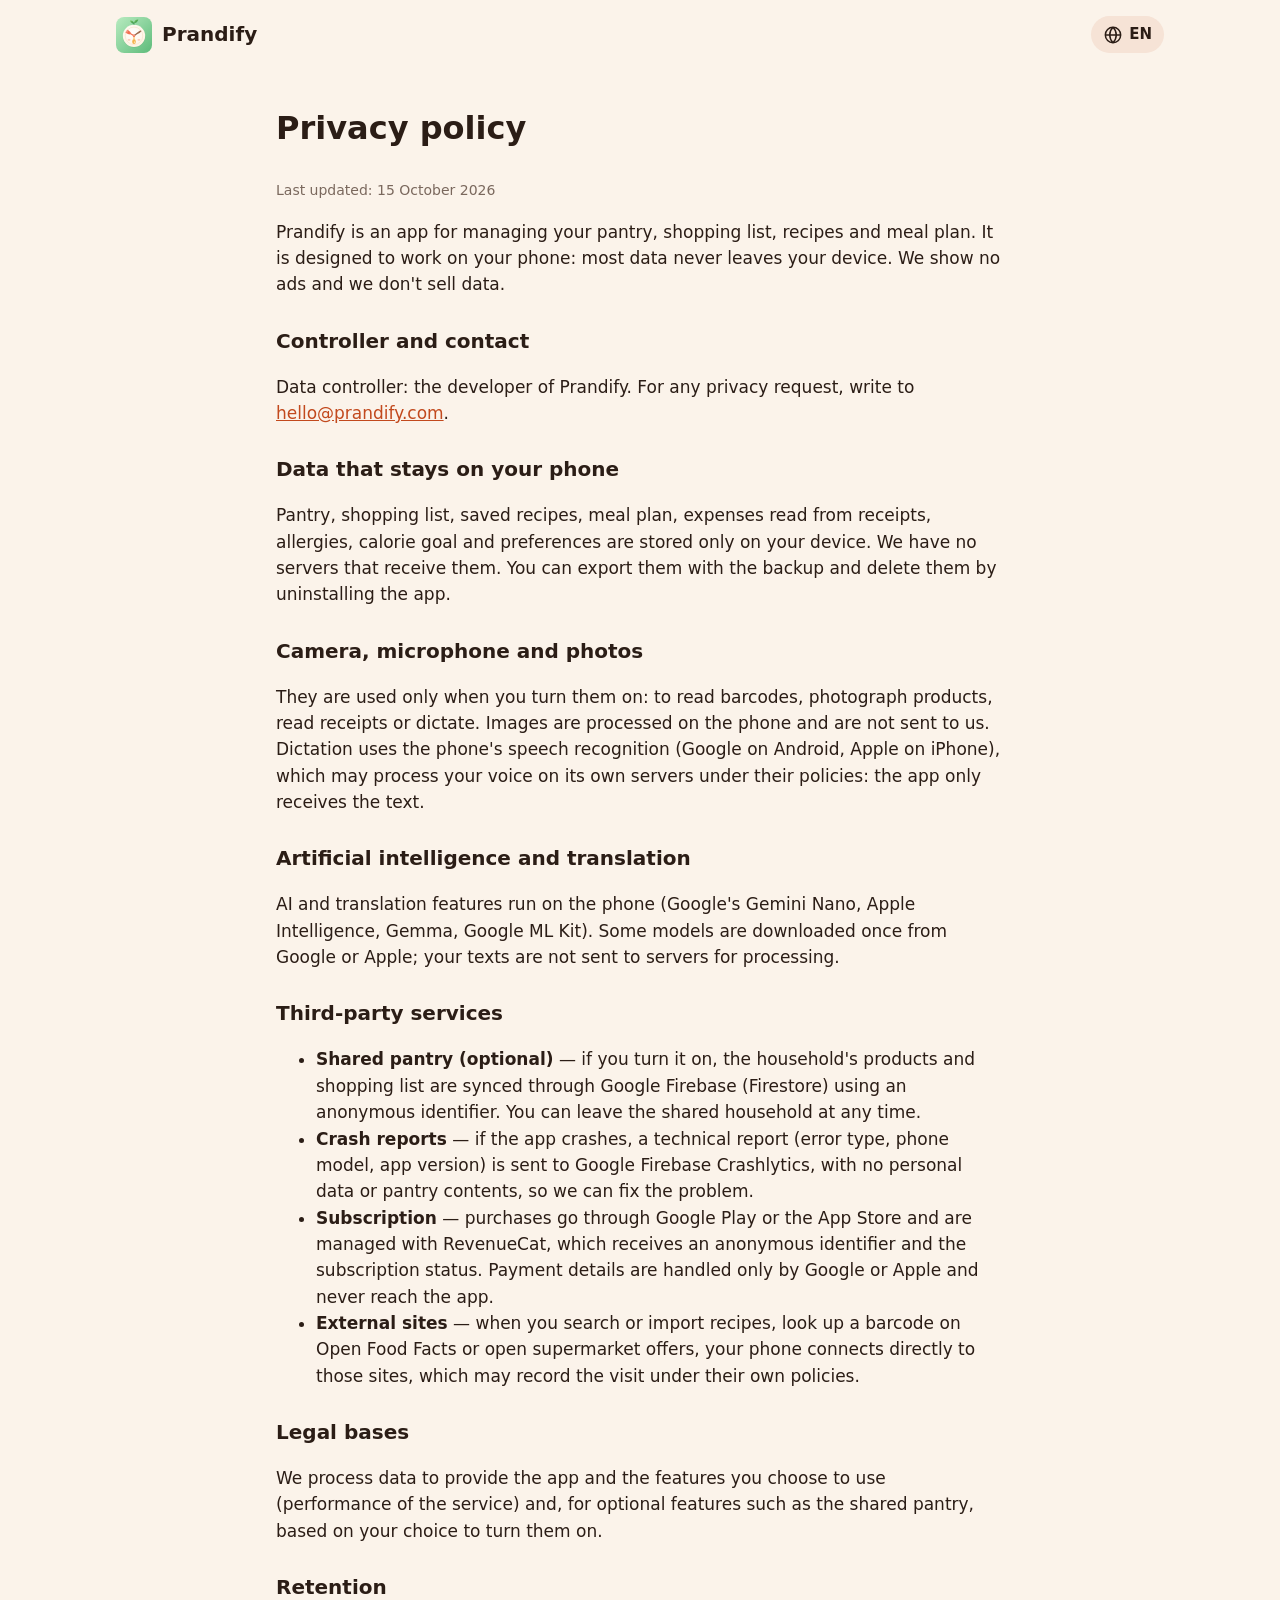
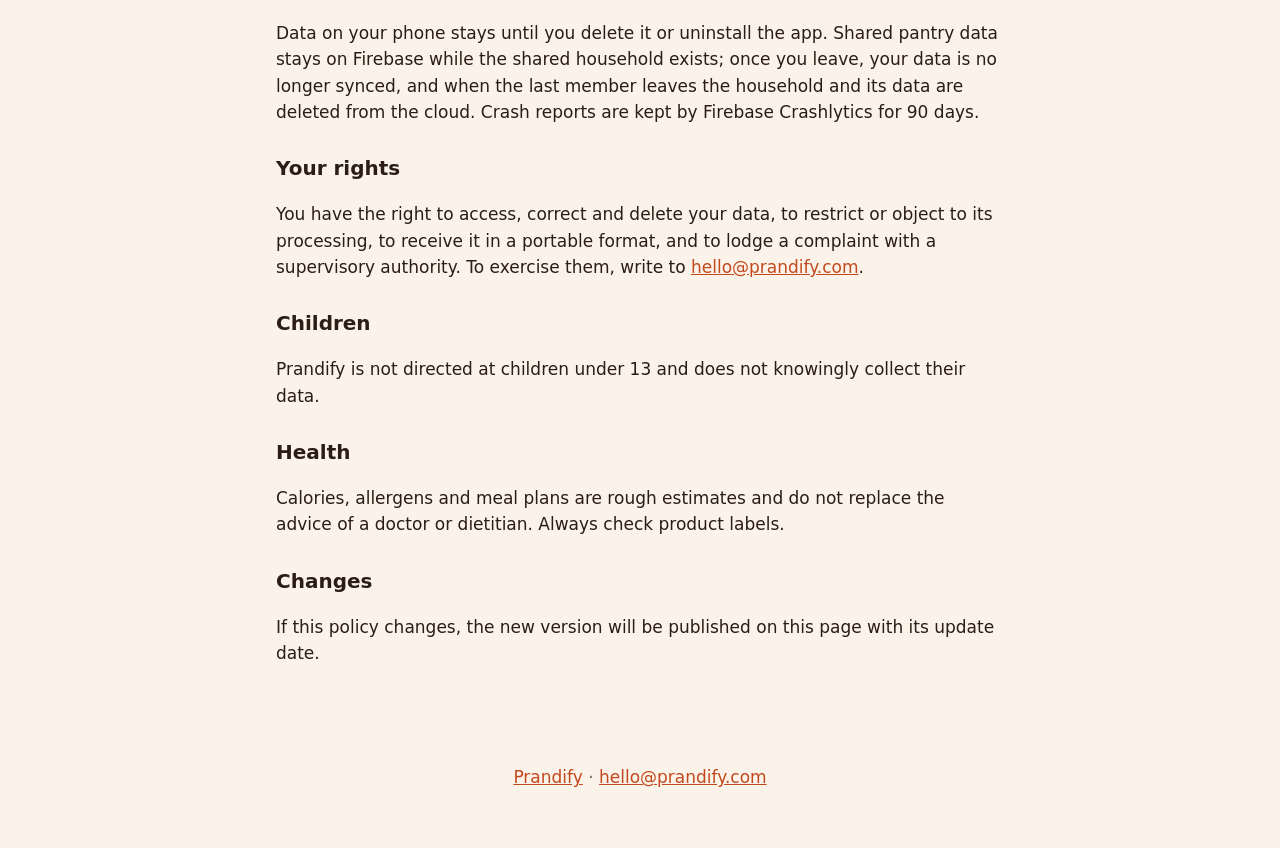
==== commit 7bd54d2a: "Privacy: la dettatura usa il riconoscimento vocale del telefono (Google/Apple)" ====
--- a/privacy.html
+++ b/privacy.html
@@ -24,7 +24,7 @@
   <main class="doc">
     <article lang="it" data-doc="it">
       <h1>Informativa sulla privacy</h1>
-      <p class="meta">Ultimo aggiornamento: 13 ottobre 2026</p>
+      <p class="meta">Ultimo aggiornamento: 15 ottobre 2026</p>
       <p>Prandify è un'app per gestire dispensa, lista della spesa, ricette e piano dei pasti. È pensata per funzionare sul tuo telefono: la maggior parte dei dati non lascia mai il dispositivo. Non mostriamo pubblicità e non vendiamo dati.</p>
 
       <h2>Titolare e contatti</h2>
@@ -34,7 +34,7 @@
       <p>Dispensa, lista della spesa, ricette salvate, piano dei pasti, spese lette dagli scontrini, allergie, obiettivo di calorie e preferenze sono salvati solo sul tuo dispositivo. Non abbiamo server che li ricevono. Puoi esportarli con il backup e cancellarli disinstallando l'app.</p>
 
       <h2>Fotocamera, microfono e foto</h2>
-      <p>Sono usati solo quando li attivi tu: per leggere codici a barre, fotografare prodotti, leggere scontrini o dettare. Immagini e voce vengono elaborate sul telefono e non vengono inviate a noi.</p>
+      <p>Sono usati solo quando li attivi tu: per leggere codici a barre, fotografare prodotti, leggere scontrini o dettare. Le immagini vengono elaborate sul telefono e non vengono inviate a noi. La dettatura usa il riconoscimento vocale del telefono (Google su Android, Apple su iPhone), che può elaborare la voce sui propri server secondo le loro informative: all'app arriva solo il testo.</p>
 
       <h2>Intelligenza artificiale e traduzioni</h2>
       <p>Le funzioni di intelligenza artificiale e traduzione funzionano sul telefono (Gemini Nano di Google, Apple Intelligence, Gemma, Google ML Kit). Alcuni modelli vengono scaricati una volta da Google o Apple; i tuoi testi non vengono inviati a server per essere elaborati.</p>
@@ -68,7 +68,7 @@
 
     <article lang="en" data-doc="en">
       <h1>Privacy policy</h1>
-      <p class="meta">Last updated: 13 October 2026</p>
+      <p class="meta">Last updated: 15 October 2026</p>
       <p>Prandify is an app for managing your pantry, shopping list, recipes and meal plan. It is designed to work on your phone: most data never leaves your device. We show no ads and we don't sell data.</p>
 
       <h2>Controller and contact</h2>
@@ -78,7 +78,7 @@
       <p>Pantry, shopping list, saved recipes, meal plan, expenses read from receipts, allergies, calorie goal and preferences are stored only on your device. We have no servers that receive them. You can export them with the backup and delete them by uninstalling the app.</p>
 
       <h2>Camera, microphone and photos</h2>
-      <p>They are used only when you turn them on: to read barcodes, photograph products, read receipts or dictate. Images and voice are processed on the phone and are not sent to us.</p>
+      <p>They are used only when you turn them on: to read barcodes, photograph products, read receipts or dictate. Images are processed on the phone and are not sent to us. Dictation uses the phone's speech recognition (Google on Android, Apple on iPhone), which may process your voice on its own servers under their policies: the app only receives the text.</p>
 
       <h2>Artificial intelligence and translation</h2>
       <p>AI and translation features run on the phone (Google's Gemini Nano, Apple Intelligence, Gemma, Google ML Kit). Some models are downloaded once from Google or Apple; your texts are not sent to servers for processing.</p>
@@ -112,7 +112,7 @@
 
     <article lang="tr" data-doc="tr">
       <h1>Gizlilik politikası</h1>
-      <p class="meta">Son güncelleme: 13 Ekim 2026</p>
+      <p class="meta">Son güncelleme: 15 Ekim 2026</p>
       <p>Prandify; kilerini, alışveriş listeni, tariflerini ve yemek planını yönetmen için bir uygulamadır. Telefonunda çalışacak şekilde tasarlandı: verilerin çoğu cihazından hiç çıkmaz. Reklam göstermiyoruz ve veri satmıyoruz.</p>
 
       <h2>Veri sorumlusu ve iletişim</h2>
@@ -122,7 +122,7 @@
       <p>Kiler, alışveriş listesi, kaydedilen tarifler, yemek planı, fişlerden okunan harcamalar, alerjiler, kalori hedefi ve tercihler yalnızca cihazında saklanır. Bunları alan bir sunucumuz yok. Yedekle dışa aktarabilir, uygulamayı kaldırarak silebilirsin.</p>
 
       <h2>Kamera, mikrofon ve fotoğraflar</h2>
-      <p>Yalnızca sen açtığında kullanılır: barkod okumak, ürün fotoğrafı çekmek, fiş okumak veya sesle yazmak için. Görüntü ve ses telefonda işlenir, bize gönderilmez.</p>
+      <p>Yalnızca sen açtığında kullanılır: barkod okumak, ürün fotoğrafı çekmek, fiş okumak veya sesle yazmak için. Görüntüler telefonda işlenir, bize gönderilmez. Sesle yazma, telefonun ses tanıma hizmetini (Android'de Google, iPhone'da Apple) kullanır; bu hizmet sesi kendi politikalarına göre kendi sunucularında işleyebilir, uygulamaya yalnızca metin gelir.</p>
 
       <h2>Yapay zekâ ve çeviri</h2>
       <p>Yapay zekâ ve çeviri özellikleri telefonda çalışır (Google Gemini Nano, Apple Intelligence, Gemma, Google ML Kit). Bazı modeller Google veya Apple'dan bir kez indirilir; metinlerin işlenmek üzere sunuculara gönderilmez.</p>
